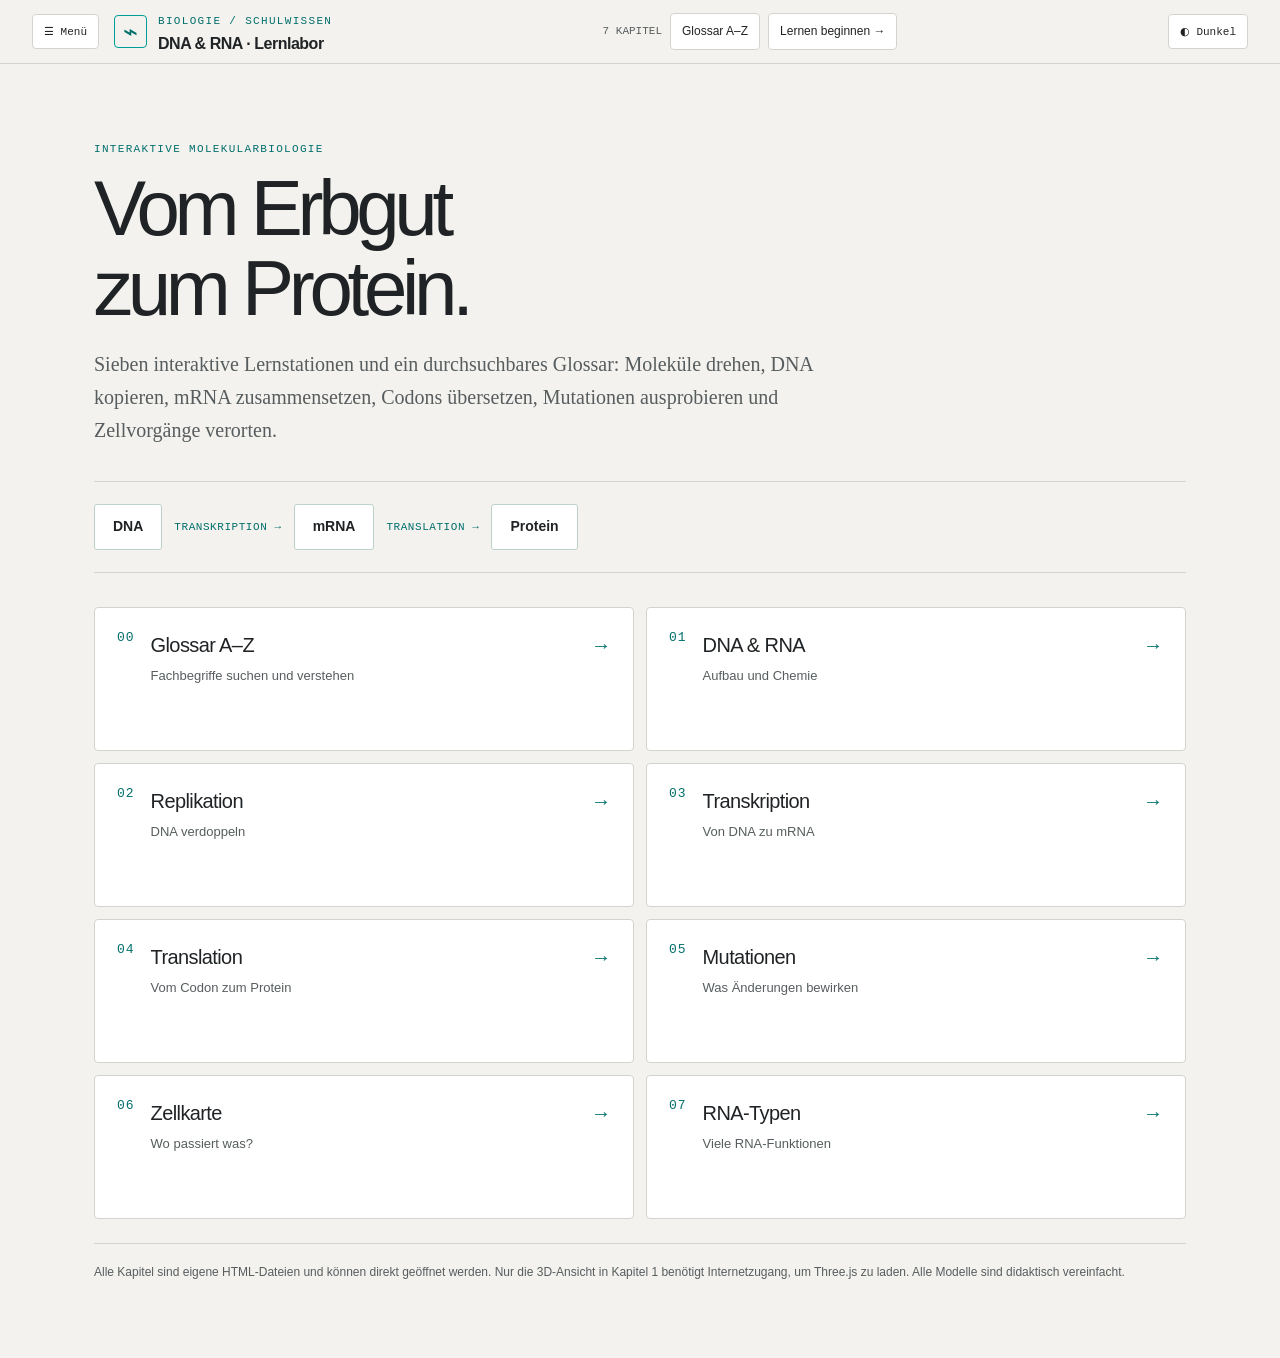
==== index.html @ e4b24cb0 "feat: migrate complete DNA/RNA learning lab from prototype" ====
<!DOCTYPE html>

<html lang="de"><head><meta charset="utf-8"/><meta content="width=device-width,initial-scale=1" name="viewport"/><title>DNA &amp; RNA – Interaktives Lernlabor</title><style>
:root{color-scheme:dark;--bg:#071119;--panel:#0e1b26;--panel2:#142633;--line:#293d49;--ink:#ebf5f6;--muted:#9db4be;--cyan:#71d4ef;--orange:#ffc078;--mint:#7fdfbe;--purple:#c8a4f4;--red:#f49d99}
*{box-sizing:border-box}html{scroll-behavior:smooth}body{margin:0;min-width:320px;background:var(--bg);color:var(--ink);font:14px/1.55 system-ui,-apple-system,'Segoe UI',sans-serif}button,input,select{font:inherit}button,a,input,select{outline-offset:3px}button:focus-visible,a:focus-visible,input:focus-visible,select:focus-visible{outline:2px solid var(--mint)}a{color:inherit;text-decoration:none}
.shell{min-height:100vh;display:grid;grid-template-columns:215px minmax(0,1fr) 288px;grid-template-rows:68px minmax(0,1fr)}.top{grid-column:1/-1;display:flex;align-items:center;justify-content:space-between;gap:16px;padding:0 24px;background:#0b1822;border-bottom:1px solid var(--line)}.brand{display:flex;gap:12px;align-items:center}.mark{display:grid;place-items:center;width:38px;height:38px;border:1px solid #36736e;background:#12312e;color:var(--mint);border-radius:11px;font-size:22px;font-weight:700}.eyebrow{color:var(--mint);font-size:10px;letter-spacing:.17em;font-weight:800;text-transform:uppercase}.brand b{display:block;font-size:16px;letter-spacing:-.03em}.topright{font-size:12px;color:var(--muted);display:flex;gap:14px;align-items:center}.topright a{border:1px solid #39525e;padding:7px 12px;border-radius:8px;color:#e5f4f5}.topright a:hover{background:#213543}
.nav{background:#0b1822;border-right:1px solid var(--line);padding:24px 12px;overflow-y:auto}.sidehead{padding:0 12px;color:#8da6b3;font-size:10px;letter-spacing:.12em;text-transform:uppercase;font-weight:800;margin-bottom:14px}.navlist{display:grid;gap:4px}.navlist a{display:flex;align-items:center;gap:11px;border-radius:10px;border:1px solid transparent;padding:11px 10px;color:#a6bdc8;font-size:12px}.navlist a span{font:700 11px ui-monospace,monospace;color:#75a8b8;min-width:20px}.navlist a:hover{background:#1b2c39;color:#fff}.navlist a.active{color:#eaf9fa;background:#1a3440;border-color:#366878}.navlist a.active span{color:var(--mint)}.navnotice{border-top:1px solid var(--line);margin-top:23px;padding:18px 11px;font-size:11px;line-height:1.65;color:#8ba5b2}
.main{min-width:0;background:radial-gradient(ellipse at 54% 32%,#18323c 0%,#0c202b 43%,#07131d 100%);display:flex;flex-direction:column}.headline{padding:26px 30px 10px}.headline h1{font-size:clamp(25px,3vw,38px);letter-spacing:-.055em;line-height:1.14;margin:5px 0 8px}.headline p{color:#a8c0ca;max-width:780px;margin:0;font-size:13px}.tag{font-size:10px;font-weight:800;letter-spacing:.13em;color:var(--mint);text-transform:uppercase}
.canvaswrap{margin:18px 25px 15px;border:1px solid #314956;background:radial-gradient(circle at center,#183341,#0d202b 63%,#0b1b26);border-radius:16px;min-height:375px;position:relative;overflow:hidden}.canvaswrap:before{content:'';position:absolute;inset:0;background-image:linear-gradient(#ffffff04 1px,transparent 1px),linear-gradient(90deg,#ffffff04 1px,transparent 1px);background-size:36px 36px;pointer-events:none}.viz{display:block;width:100%;height:auto;aspect-ratio:960/540;position:relative;z-index:1;user-select:none}.footviz{color:#8eabb9;font-size:11px;position:relative;z-index:2;padding:0 16px 13px}.viz text{font-family:system-ui,-apple-system,'Segoe UI',sans-serif;fill:#e8f4f5}.viz .minor{fill:#92adb9}.viz .cyan{fill:#71d4ef}.viz .orange{fill:#ffc078}.viz .mint{fill:#7fdfbe}.viz .purple{fill:#c8a4f4}.viz .red{fill:#ff9995}.viz .base{font-size:17px;font-weight:800;text-anchor:middle;dominant-baseline:central}.viz .cap{font-size:13px;letter-spacing:.035em}.viz .small{font-size:11px}.viz .big{font-size:20px;font-weight:700}.viz .pair{stroke:#9fb6c4;stroke-width:2;stroke-dasharray:3 5;opacity:.6}.viz .backbone{stroke:#6cd2ee;stroke-width:7;stroke-linecap:round;fill:none}.viz .backbone2{stroke:#ffc078;stroke-width:7;stroke-linecap:round;fill:none}
.controls{margin:0 25px 16px;border:1px solid var(--line);background:#122632;border-radius:13px;padding:15px 17px;display:flex;flex-direction:column;gap:12px}.controlrow{display:flex;gap:9px;align-items:center;flex-wrap:wrap}.controlrow label{color:#a4bcc6;font-size:12px}.controls button,.rpanel button,.controls select{background:#203a49;border:1px solid #496777;color:#e5f4f5;padding:9px 12px;border-radius:8px;cursor:pointer;font-size:12px}.controls button:hover,.rpanel button:hover{background:#2d5262}.controls button.active{background:#1b514d;border-color:#5ba795;color:#d8fff1}.controls input[type=range]{flex:1;min-width:140px;accent-color:var(--mint)}.mono{font:700 13px ui-monospace,monospace;color:var(--orange);letter-spacing:.04em;overflow-wrap:anywhere}.textinp{background:#0b1925;border:1px solid #57717e;border-radius:8px;padding:10px;color:#f1f9f9;text-transform:uppercase;font:700 14px ui-monospace,monospace;width:min(100%,350px)}.pills{display:flex;flex-wrap:wrap;gap:7px}.pills span{padding:5px 8px;border:1px solid #395663;background:#142d3a;border-radius:6px;font:600 12px ui-monospace,monospace;color:#c6e0e9}
.rpanel{background:#0b1822;border-left:1px solid var(--line);padding:26px 18px;overflow-y:auto}.rpanel h2{font-size:21px;letter-spacing:-.04em;line-height:1.2;margin:8px 0 12px}.rpanel p{font-size:12px;color:#adc2cc;margin:0 0 17px;line-height:1.7}.info{padding:13px 0;border-top:1px solid var(--line)}.info b{display:block;color:#e3f2f5;font-size:12px;margin-bottom:4px}.info span{color:#9fb7c3;font-size:12px;line-height:1.6}.stepslink{display:flex;gap:8px;justify-content:space-between;border-top:1px solid var(--line);padding-top:17px;margin-top:20px}.stepslink a{padding:8px 10px;background:#18313c;border-radius:7px;border:1px solid #34535e;font-size:11px}.stepslink a:hover{background:#254553}.quiz{margin:20px 0 8px;padding:14px;border:1px solid #3b5c67;border-radius:11px;background:#122936}.quiz strong{font-size:12px}.quiz .answer{display:block;text-align:left;width:100%;margin-top:8px}.quiz .feedback{min-height:21px;color:var(--mint);font-size:12px;margin-top:9px}.result{font-size:13px;color:#d6eaf0;background:#132e39;border:1px solid #416474;border-radius:9px;padding:13px 14px;min-height:45px;margin:0 25px 20px}.result strong{color:var(--mint)}.notebox{padding:10px 14px;margin:0 25px 18px;border-left:2px solid #77aeb9;color:#9db8c5;font-size:11px}
@media(max-width:1150px){.shell{grid-template-columns:170px minmax(0,1fr) 252px}.nav{padding:18px 7px}.rpanel{padding:19px 13px}.headline{padding:20px 20px 6px}.canvaswrap,.controls{margin-left:17px;margin-right:17px}.result,.notebox{margin-left:17px;margin-right:17px}}
@media(max-width:900px){.shell{grid-template-columns:1fr;grid-template-rows:auto auto auto auto}.top{grid-column:1;grid-row:1;min-height:64px}.nav{grid-column:1;grid-row:2;padding:9px 12px;border-right:0;border-bottom:1px solid var(--line);overflow:auto}.sidehead,.navnotice{display:none}.navlist{display:flex;min-width:max-content;gap:5px}.navlist a{padding:8px 10px}.main{grid-column:1;grid-row:3}.rpanel{grid-column:1;grid-row:4;border-left:0;border-top:1px solid var(--line);display:block}.viz{min-height:260px}.canvaswrap{min-height:0}.rpanel .factgrid{display:grid;grid-template-columns:repeat(2,minmax(0,1fr));gap:5px 16px}.topright span{display:none}}
@media(max-width:540px){.top{padding:9px 12px}.brand b{font-size:13px}.topright{gap:5px}.topright a{font-size:11px;padding:6px}.headline{padding:19px 16px 0}.headline h1{font-size:27px}.canvaswrap{margin:12px 9px}.viz{min-height:220px}.controls{margin:0 9px 13px}.result,.notebox{margin:0 9px 12px}.rpanel .factgrid{display:block}.controlrow button{font-size:11px;padding:7px 9px}}
@media(prefers-reduced-motion:reduce){*{scroll-behavior:auto!important;transition:none!important}}

.introhero{padding:56px 30px 36px;max-width:1100px;margin:auto}.introhero h1{font-size:clamp(40px,6vw,77px);letter-spacing:-.07em;line-height:1.02;margin:11px 0 17px}.introhero p{max-width:670px;font-size:16px;color:#b6cad2;line-height:1.7}.flowdiagram{padding:20px 0;display:flex;align-items:center;flex-wrap:wrap;gap:12px;margin:17px 0}.flowdiagram span{border:1px solid #38636b;background:#193741;padding:11px 18px;border-radius:9px;color:#d3f9ee;font-weight:750}.flowdiagram small{color:#77a4b5;letter-spacing:.12em}.gridchap{display:grid;grid-template-columns:repeat(2,minmax(0,1fr));gap:13px}.chapter{display:flex;align-items:flex-start;gap:16px;padding:22px;border:1px solid #324d5c;border-radius:13px;background:#122532;min-height:132px}.chapter:hover{background:#1a3441;border-color:#5b9ca1}.chapter .number{font:800 13px ui-monospace,monospace;color:var(--mint)}.chapter h2{margin:0 0 4px;font-size:20px;letter-spacing:-.03em}.chapter p{font-size:13px;color:#9fb8c3;margin:0}.chevron{margin-left:auto;color:var(--mint);font-size:20px}.landingfoot{margin-top:24px;border-top:1px solid var(--line);padding-top:19px;font-size:12px;color:#91aebc}@media(max-width:650px){.introhero{padding:32px 17px}.gridchap{grid-template-columns:1fr}.chapter{min-height:0;padding:18px}}
</style><link rel="stylesheet" href="lab-theme.css">
<script defer src="lab-theme.js"></script>
</head><body><header class="top"><a class="brand" href="index.html"><span class="mark">⌁</span><span><span class="eyebrow">Biologie / Schulwissen</span><b>DNA &amp; RNA · Lernlabor</b></span></a><div class="topright"><span>7 KAPITEL</span><a href="00_glossar.html">Glossar A–Z</a><a href="01_dna_rna.html">Lernen beginnen →</a></div></header><main class="introhero"><div class="eyebrow">Interaktive Molekularbiologie</div><h1>Vom Erbgut<br/>zum Protein.</h1><p>Sieben interaktive Lernstationen und ein durchsuchbares Glossar: Moleküle drehen, DNA kopieren, mRNA zusammensetzen, Codons übersetzen, Mutationen ausprobieren und Zellvorgänge verorten.</p><div class="flowdiagram"><span>DNA</span><small>TRANSKRIPTION →</small><span>mRNA</span><small>TRANSLATION →</small><span>Protein</span></div><div class="gridchap"><a class="chapter" href="00_glossar.html"><span class="number">00</span><div><h2>Glossar A–Z</h2><p>Fachbegriffe suchen und verstehen</p></div><span class="chevron">→</span></a><a class="chapter" href="01_dna_rna.html"><span class="number">01</span><div><h2>DNA &amp; RNA</h2><p>Aufbau und Chemie</p></div><span class="chevron">→</span></a><a class="chapter" href="02_replikation.html"><span class="number">02</span><div><h2>Replikation</h2><p>DNA verdoppeln</p></div><span class="chevron">→</span></a><a class="chapter" href="03_transkription.html"><span class="number">03</span><div><h2>Transkription</h2><p>Von DNA zu mRNA</p></div><span class="chevron">→</span></a><a class="chapter" href="04_translation.html"><span class="number">04</span><div><h2>Translation</h2><p>Vom Codon zum Protein</p></div><span class="chevron">→</span></a><a class="chapter" href="05_mutationen.html"><span class="number">05</span><div><h2>Mutationen</h2><p>Was Änderungen bewirken</p></div><span class="chevron">→</span></a><a class="chapter" href="06_zellkarte.html"><span class="number">06</span><div><h2>Zellkarte</h2><p>Wo passiert was?</p></div><span class="chevron">→</span></a><a class="chapter" href="07_rna_typen.html"><span class="number">07</span><div><h2>RNA-Typen</h2><p>Viele RNA-Funktionen</p></div><span class="chevron">→</span></a></div><div class="landingfoot">Alle Kapitel sind eigene HTML-Dateien und können direkt geöffnet werden. Nur die 3D-Ansicht in Kapitel 1 benötigt Internetzugang, um Three.js zu laden. Alle Modelle sind didaktisch vereinfacht.</div></main></body></html>
---- lab-theme.css ----
/* Apperception Machinery / Learning Labs — Modern Objectivity adaptation
   Derived from the supplied BrandBook V0.2 (working draft).
   The stage retains scientific accent colors; the UI uses the brand's neutral system.
*/
:root {
  color-scheme: light;
  --base:#F3F2EF; --surface:#FFFFFF; --soft:#E9E8E3; --hairline:#D4D4CF;
  --text:#202325; --ink:#202325; --muted:#575D5E;
  --signal:#009E98; --signal-deep:#006F6B;
  --mint:#009E98; --bg:#F3F2EF; --panel:#FFFFFF; --panel2:#E9E8E3; --line:#D4D4CF;
  --cyan:#377F9A; --orange:#A16B30; --purple:#805F9E; --red:#B95652;
}
html {scroll-behavior:smooth}
body {background:var(--base);color:var(--text);font:15px/1.57 'Liberation Sans',Arial,Helvetica,sans-serif;-webkit-font-smoothing:antialiased}
body,button,input,select {font-family:'Liberation Sans',Arial,Helvetica,sans-serif}
:focus-visible {outline:3px solid var(--signal)!important;outline-offset:3px}
.eyebrow,.tag,.section-label,.sidehead,.mono,.number,.navlist span,.chapter .number {font-family:'Liberation Mono',monospace!important;letter-spacing:.075em}
.eyebrow,.tag {color:var(--signal-deep)!important;font-size:11px;font-weight:500!important;letter-spacing:.12em}
h1,h2,h3 {letter-spacing:-.045em}
[hidden]{display:none!important}
/* Shell: quiet editorial UI; scientific diagrams remain a dark stage. */
.shell {grid-template-columns:minmax(0,1fr) 294px;grid-template-rows:64px minmax(0,1fr)}
.shell>.nav {display:none!important}
.top,.app>header {background:var(--base)!important;color:var(--text)!important;border-bottom:1px solid var(--hairline)!important;min-height:64px;gap:15px}
.top {padding:0 clamp(14px,2.5vw,36px)!important}
.topright {margin-left:auto;gap:8px!important}
.topright a,.header-note a,.homebtn {border:1px solid var(--hairline)!important;background:var(--surface)!important;color:var(--text)!important;border-radius:4px!important;text-decoration:none;padding:8px 11px!important;font-size:12px}
.topright a:hover,.header-note a:hover {border-color:var(--signal)!important;background:var(--soft)!important}
.topright>span,.header-note {color:var(--muted)!important;font:11px 'Liberation Mono',monospace}
.brand {color:var(--text)!important;text-decoration:none!important;gap:11px!important;min-width:0}
.brand b,.brand strong {color:var(--text)!important;font-weight:700;letter-spacing:-.03em}
.brand .eyebrow {color:var(--signal-deep)!important}
.brand .mark {background:transparent!important;border:1px solid var(--signal)!important;color:var(--signal-deep)!important;border-radius:4px!important;width:33px!important;height:33px!important;font:25px 'Liberation Serif',serif!important;flex-shrink:0}
.main {grid-column:1;grid-row:2;min-width:0;background:var(--base)!important;color:var(--text)!important}
.rpanel {grid-column:2;grid-row:2;background:var(--soft)!important;color:var(--text)!important;border-left:1px solid var(--hairline)!important;padding:28px 23px!important}
.headline {padding:clamp(24px,3vw,43px) clamp(20px,4vw,56px) 15px!important}
.headline h1,.glossary-intro h1 {font-size:clamp(33px,3.8vw,58px)!important;font-weight:400;line-height:1.1;letter-spacing:-.06em;margin-top:12px!important}
.headline p,.glossary-intro p {font:17px/1.65 'Liberation Serif',Georgia,serif!important;color:var(--muted)!important;max-width:740px}
.rpanel h2 {font-size:23px!important;font-weight:400;letter-spacing:-.04em;color:var(--text)!important}
.rpanel p,.rpanel .info span {color:var(--muted)!important;font-size:13px;line-height:1.65}
.rpanel .info {border-color:var(--hairline)!important}
.rpanel .info b {color:var(--text)!important}
.rpanel .tag {color:var(--signal-deep)!important}
.stepslink a {border:1px solid var(--hairline)!important;background:var(--surface)!important;color:var(--text)!important;border-radius:4px!important}
.stepslink a:hover {border-color:var(--signal)!important;background:var(--soft)!important}
/* Scientific stage: the dark canvas keeps the contrast of diagrams and generated SVG labels. */
.canvaswrap {background:radial-gradient(ellipse at center,#17333D 0%,#0C202B 68%,#0B1B26 100%)!important;border:1px solid #52666E!important;border-radius:5px!important;box-shadow:0 16px 46px rgba(17,34,38,.12);margin-left:clamp(18px,3vw,45px)!important;margin-right:clamp(18px,3vw,45px)!important}
.canvaswrap::before {background-size:40px 40px!important}
.footviz {color:#B7CAD1!important;font-family:'Liberation Mono',monospace;font-size:10px}
.viz text {font-family:'Liberation Sans',Arial,sans-serif!important}
.controls,.result,.notebox {margin-left:clamp(18px,3vw,45px)!important;margin-right:clamp(18px,3vw,45px)!important}
.controls {background:var(--surface)!important;border:1px solid var(--hairline)!important;border-radius:5px!important;padding:19px 20px!important;box-shadow:0 4px 20px rgba(0,0,0,.025)}
.controlrow label {color:var(--muted)!important}
.controls button,.rpanel button,.controls select {background:var(--surface)!important;color:var(--text)!important;border:1px solid #BABEB8!important;border-radius:4px!important;min-height:36px}
.controls button:hover,.rpanel button:hover {background:var(--soft)!important;border-color:var(--signal)!important}
.controls button.active {background:#DFEFEB!important;color:#00534F!important;border-color:var(--signal)!important}
.controls input[type=range],.process input[type=range] {accent-color:var(--signal)!important}
.mono {color:var(--signal-deep)!important}
.textinp,.glossary-controls input,.glossary-controls select {background:var(--surface)!important;border:1px solid #ABB3AD!important;color:var(--text)!important;border-radius:4px!important}
.pills span {background:var(--soft)!important;color:var(--text)!important;border:1px solid var(--hairline)!important;border-radius:3px!important}
.quiz {background:#F6F7F3!important;border:1px solid var(--hairline)!important;border-radius:4px!important;color:var(--text)!important}
.quiz .feedback {color:var(--signal-deep)!important}
.result {background:#E6F1ED!important;color:var(--text)!important;border:1px solid #B8D6CD!important;border-left:3px solid var(--signal)!important;border-radius:3px!important}
.result strong {color:var(--signal-deep)!important}
.notebox {color:var(--muted)!important;border-left-color:var(--signal)!important}
/* Index / editorial orientation. */
.introhero {max-width:1220px!important;padding:clamp(44px,6vw,85px) clamp(22px,5vw,74px)!important}
.introhero h1 {font-size:clamp(48px,6.1vw,92px)!important;font-weight:400;letter-spacing:-.068em!important;color:var(--text)!important;max-width:900px}
.introhero>p {font:20px/1.64 'Liberation Serif',Georgia,serif!important;color:var(--muted)!important;max-width:720px!important}
.flowdiagram {border-top:1px solid var(--hairline);border-bottom:1px solid var(--hairline);padding:22px 0!important;margin:34px 0!important}
.flowdiagram span {background:var(--surface)!important;color:var(--text)!important;border:1px solid #BED1CC!important;border-radius:3px!important;font-size:14px}
.flowdiagram small {color:var(--signal-deep)!important;font:11px 'Liberation Mono',monospace;letter-spacing:.05em!important}
.gridchap {gap:12px!important}
.chapter {background:var(--surface)!important;color:var(--text)!important;border:1px solid var(--hairline)!important;border-radius:4px!important;min-height:144px;transition:border-color .15s,background .15s,transform .15s}
.chapter:hover {background:#F9FCFA!important;border-color:var(--signal)!important;transform:translateY(-2px)}
.chapter .number {color:var(--signal-deep)!important;font-weight:500}
.chapter h2 {color:var(--text)!important;font-weight:500}
.chapter p,.landingfoot {color:var(--muted)!important}
.chapter .chevron {color:var(--signal-deep)!important}
.landingfoot {border-top:1px solid var(--hairline)!important}
/* Glossary: neutral cards and high contrast search. */
.glossary-intro {padding:34px clamp(20px,3vw,45px) 13px!important}
.glossary-controls {background:var(--surface)!important;border:1px solid var(--hairline)!important;border-radius:5px!important;box-shadow:0 7px 23px rgba(0,0,0,.045)!important;margin-left:clamp(18px,3vw,45px)!important;margin-right:clamp(18px,3vw,45px)!important}
.glossary-controls label {color:var(--muted)!important}
.letters {margin-left:clamp(18px,3vw,45px)!important;margin-right:clamp(18px,3vw,45px)!important}
.letters button {background:var(--surface)!important;border:1px solid var(--hairline)!important;color:var(--text)!important;border-radius:3px!important}
.letters button:hover,.letters button[aria-pressed=true] {background:#DDEDE8!important;border-color:var(--signal)!important;color:#004F4B!important}
.glosscards {padding-left:clamp(18px,3vw,45px)!important;padding-right:clamp(18px,3vw,45px)!important}
.glossentry {background:var(--surface)!important;border:1px solid var(--hairline)!important;border-radius:4px!important;color:var(--text)!important}
.glossentry:target {background:#EAF6F1!important;border-color:var(--signal)!important}
.glossdef {color:var(--muted)!important}
.glossmeta,.glossmeta a,.glossaryhint,.noresults {color:var(--muted)!important}
.glossmeta a {color:var(--signal-deep)!important}
/* 3D explorer: preserve stage and inspection controls; align chrome with the lab system. */
.app {grid-template-rows:64px minmax(0,1fr)!important;grid-template-columns:250px minmax(0,1fr) 300px!important}
.app>header {padding:0 clamp(14px,2.5vw,32px)!important}
.app .brand .mark {display:flex}
.app .side {background:var(--surface)!important;color:var(--text)!important;padding:24px 18px!important}
.app .side.left {border-right:1px solid var(--hairline)!important}
.app .side.right {border-left:1px solid var(--hairline)!important;background:var(--soft)!important}
.app .section-label,.app .r-title {color:var(--signal-deep)!important;font-family:'Liberation Mono',monospace;font-size:11px;font-weight:500!important}
.app .tab {border-radius:4px!important;color:var(--muted)!important}
.app .tab:hover {background:var(--soft)!important}
.app .tab.active {background:#E3F0EA!important;border:1px solid #B3CFC4!important;color:var(--text)!important}
.app .tab small {color:var(--muted)!important}
.app .tab .num {color:var(--signal-deep)!important}
.app .line {background:var(--hairline)!important}
.app .legend-row,.app .mini-note {color:var(--muted)!important}
.app .stage {background:radial-gradient(ellipse at 52% 44%,#1b303a 0%,#101e29 42%,#08131d 84%)!important}
.app .stage-heading .eyebrow {color:#82CFC5!important}
.app .stage-heading h1 {color:#F0F4F1!important}
.app .stage-heading p {color:#BDD0D2!important}
.app .r-intro {color:var(--text)!important;font-weight:500!important}
.app .r-text,.app .fact p {color:var(--muted)!important}
.app .fact {border-color:var(--hairline)!important}
.app .fact small {color:var(--signal-deep)!important}
.app .fact strong {color:var(--text)!important}
.app .pill {background:var(--surface)!important;border-color:var(--hairline)!important;border-radius:4px!important}
.app .pill span {color:var(--muted)!important}
.app .pill.d b {color:#20718F!important}.app .pill.r b {color:#895514!important}
.app .process {background:var(--surface)!important;border:1px solid var(--hairline)!important;border-radius:4px!important}
.app .process-controls button {background:var(--soft)!important;border:1px solid #BFC7C0!important;color:var(--text)!important;border-radius:4px!important}
.app .counter,.app .sequence {color:var(--signal-deep)!important}
.app .bottom-link,.app .seq-caption {color:var(--muted)!important}
.app .bottom-link strong {color:var(--text)!important}
/* Global navigation shared by all independent HTML chapters. */
.labMenuButton,.labThemeButton {display:inline-flex;align-items:center;justify-content:center;gap:8px;white-space:nowrap;background:var(--surface);border:1px solid var(--hairline);border-radius:4px;color:var(--text);padding:8px 11px;font:11px 'Liberation Mono',monospace;min-height:35px;cursor:pointer}
.labMenuButton:hover,.labThemeButton:hover {border-color:var(--signal)}
.labMenuButton {order:-1;flex:0 0 auto}
.labThemeButton {flex:0 0 auto;margin-left:auto}
.labGlobalNav {position:fixed;inset:0 auto 0 0;width:min(290px,86vw);background:#202627;color:#E8EEEB;z-index:1100;transform:translateX(-104%);transition:transform .22s ease;box-shadow:14px 0 42px rgba(0,0,0,.17);display:flex;flex-direction:column;overflow:auto;visibility:hidden}
.labGlobalNav.open {transform:translateX(0);visibility:visible}
.labGlobalNav a {text-decoration:none;color:#C6D2CE}
.labGlobalNav .labBrand {padding:27px 25px 22px;border-bottom:1px solid #394343}
.labBrand .labWordmark {font:700 16px/.99 'Liberation Sans',Arial,sans-serif;letter-spacing:-.035em;color:#F2F3EF}
.labBrand .labSubtitle {display:block;font:10px 'Liberation Mono',monospace;letter-spacing:.12em;text-transform:uppercase;margin-top:12px;color:#8FA8A1}
.labNavHead {display:flex;align-items:center;justify-content:space-between;gap:12px}
.labNavClose {background:transparent;border:1px solid #4F6460;border-radius:4px;color:#E8EEEB;cursor:pointer;padding:6px 10px;font:20px 'Liberation Sans',Arial}
.labNavLabel {padding:25px 24px 8px;font:10px 'Liberation Mono',monospace;letter-spacing:.14em;text-transform:uppercase;color:#8AA09A}
.labNavLinks {padding:5px 13px 25px;display:grid;gap:3px}
.labNavLinks a {display:flex;gap:13px;padding:11px 12px;align-items:baseline;border:1px solid transparent;border-radius:4px;font-size:13px}
.labNavLinks a span {font:11px 'Liberation Mono',monospace;color:#80A6A0;min-width:21px}
.labNavLinks a:hover,.labNavLinks a[aria-current=page] {color:#FFF;background:#34403F}
.labNavLinks a[aria-current=page] {border-color:#477069}
.labNavLinks a[aria-current=page] span {color:#71D0C1}
.labNavFoot {margin-top:auto;border-top:1px solid #394343;padding:20px 25px 27px;font:11px/1.6 'Liberation Mono',monospace;color:#A2B3AE}
.labNavFoot b {color:#78CFC1}
.labNavBackdrop {position:fixed;inset:0;z-index:1099;background:rgba(11,20,22,.43);opacity:0;pointer-events:none;transition:opacity .2s ease}
.labNavBackdrop.visible {opacity:1;pointer-events:auto}
.labSkip {position:fixed;top:-80px;left:12px;z-index:1200;background:#202627;color:white;padding:10px 14px}
.labSkip:focus {top:12px}
.labBrandInline {font:10px 'Liberation Mono',monospace;color:var(--signal-deep);letter-spacing:.09em;text-transform:uppercase}
/* Optional dark UI, not the default. */
body.lab-dark {--base:#1E2325;--surface:#272D2F;--soft:#32393A;--hairline:#434A4C;--text:#ECEDEA;--ink:#ECEDEA;--muted:#B0B5B5;--signal-deep:#85D9CA;--line:#434A4C;--bg:#1E2325;--panel:#272D2F;--panel2:#32393A;color-scheme:dark}
body.lab-dark .brand .mark {color:#78D1C3!important}
body.lab-dark .chapter:hover {background:#303B3B!important}
body.lab-dark .controls button,body.lab-dark .rpanel button,body.lab-dark .controls select {border-color:#586462!important}
body.lab-dark .controls button.active,body.lab-dark .app .tab.active {background:#254D46!important;color:#CFF4E8!important;border-color:#4D998C!important}
body.lab-dark .quiz,body.lab-dark .glossentry:target,body.lab-dark .result {background:#273D39!important;color:var(--text)!important}
body.lab-dark .letters button:hover,body.lab-dark .letters button[aria-pressed=true] {background:#25544D!important;color:#D7F8EB!important}
body.lab-dark .flowdiagram span,body.lab-dark .pills span {background:var(--surface)!important;color:var(--text)!important}
body.lab-dark .chapter p,body.lab-dark .introhero>p {color:var(--muted)!important}
body.lab-dark .glossary-controls input,body.lab-dark .glossary-controls select,body.lab-dark .textinp {border-color:#697774!important}
/* No layout jumps on small screens; navigation remains an overlay. */
@media(max-width:1150px){.shell {grid-template-columns:minmax(0,1fr) 254px}.app {grid-template-columns:218px minmax(0,1fr) 260px!important}}
@media(max-width:900px){.shell {display:flex!important;flex-direction:column;min-height:100vh}.shell>.top,.shell>.main,.shell>.rpanel {width:100%}.shell>.rpanel {border-left:0!important;border-top:1px solid var(--hairline)!important}.app {grid-template-columns:1fr!important;grid-template-rows:64px auto minmax(470px,65vh) auto!important;max-height:none!important}.app>header {grid-row:1!important}.app .side.left {grid-row:2!important;grid-column:1!important;border-right:0!important;border-bottom:1px solid var(--hairline)!important}.app .stage {grid-row:3!important}.app .side.right {grid-row:4!important;grid-column:1!important;border-left:0!important;border-top:1px solid var(--hairline)!important}.app .side.left .section-label,.app .side.left .line,.app .side.left .legend,.app .side.left .mini-note {display:none!important}}
@media(max-width:600px){.top,.app>header {padding:9px 13px!important;flex-wrap:wrap;min-height:64px}.topright>span,.header-note>span {display:none!important}.topright {gap:4px!important}.topright a,.header-note a {padding:7px 8px!important;font-size:11px!important}.labThemeButton {margin-left:0}.labMenuButton {padding:7px 8px}.brand .eyebrow {font-size:9px!important}.brand b,.brand strong {font-size:13px!important}.brand .mark {width:28px!important;height:28px!important}.app .header-note {margin-left:auto}.app .brand .eyebrow {display:none}.introhero {padding:38px 19px!important}.introhero h1 {font-size:clamp(43px,12vw,61px)!important}.flowdiagram {gap:8px!important}.flowdiagram span {padding:8px 12px!important}.glossary-controls {position:relative!important;top:auto!important}.canvaswrap,.controls,.result,.notebox {margin-left:11px!important;margin-right:11px!important}}
@media(prefers-reduced-motion:reduce){.labGlobalNav,.labNavBackdrop,.chapter {transition:none!important}}
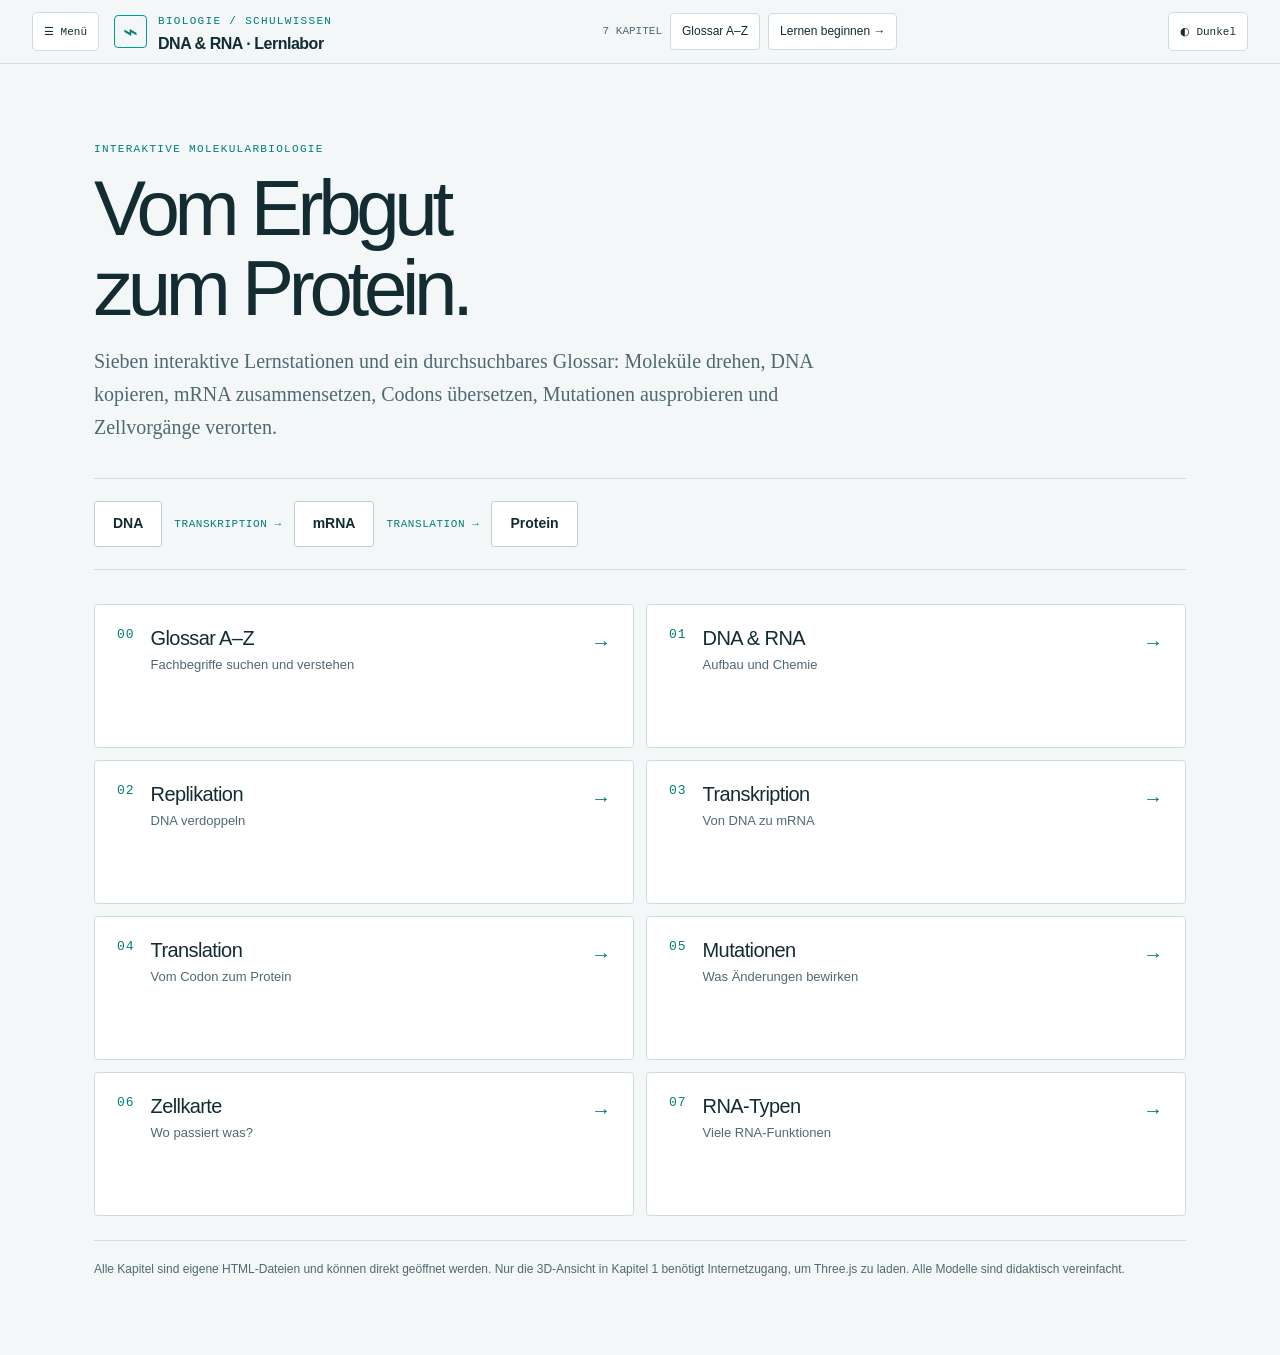
==== commit 79abd1dd: "style: align DNA/RNA laboratory with Modern Objectivity practical kit v0.1" ====
--- a/index.html
+++ b/index.html
@@ -15,6 +15,7 @@
 @media(prefers-reduced-motion:reduce){*{scroll-behavior:auto!important;transition:none!important}}
 
 .introhero{padding:56px 30px 36px;max-width:1100px;margin:auto}.introhero h1{font-size:clamp(40px,6vw,77px);letter-spacing:-.07em;line-height:1.02;margin:11px 0 17px}.introhero p{max-width:670px;font-size:16px;color:#b6cad2;line-height:1.7}.flowdiagram{padding:20px 0;display:flex;align-items:center;flex-wrap:wrap;gap:12px;margin:17px 0}.flowdiagram span{border:1px solid #38636b;background:#193741;padding:11px 18px;border-radius:9px;color:#d3f9ee;font-weight:750}.flowdiagram small{color:#77a4b5;letter-spacing:.12em}.gridchap{display:grid;grid-template-columns:repeat(2,minmax(0,1fr));gap:13px}.chapter{display:flex;align-items:flex-start;gap:16px;padding:22px;border:1px solid #324d5c;border-radius:13px;background:#122532;min-height:132px}.chapter:hover{background:#1a3441;border-color:#5b9ca1}.chapter .number{font:800 13px ui-monospace,monospace;color:var(--mint)}.chapter h2{margin:0 0 4px;font-size:20px;letter-spacing:-.03em}.chapter p{font-size:13px;color:#9fb8c3;margin:0}.chevron{margin-left:auto;color:var(--mint);font-size:20px}.landingfoot{margin-top:24px;border-top:1px solid var(--line);padding-top:19px;font-size:12px;color:#91aebc}@media(max-width:650px){.introhero{padding:32px 17px}.gridchap{grid-template-columns:1fr}.chapter{min-height:0;padding:18px}}
-</style><link rel="stylesheet" href="lab-theme.css">
+</style><link rel="stylesheet" href="modern-objectivity.css">
+<link rel="stylesheet" href="lab-theme.css">
 <script defer src="lab-theme.js"></script>
 </head><body><header class="top"><a class="brand" href="index.html"><span class="mark">⌁</span><span><span class="eyebrow">Biologie / Schulwissen</span><b>DNA &amp; RNA · Lernlabor</b></span></a><div class="topright"><span>7 KAPITEL</span><a href="00_glossar.html">Glossar A–Z</a><a href="01_dna_rna.html">Lernen beginnen →</a></div></header><main class="introhero"><div class="eyebrow">Interaktive Molekularbiologie</div><h1>Vom Erbgut<br/>zum Protein.</h1><p>Sieben interaktive Lernstationen und ein durchsuchbares Glossar: Moleküle drehen, DNA kopieren, mRNA zusammensetzen, Codons übersetzen, Mutationen ausprobieren und Zellvorgänge verorten.</p><div class="flowdiagram"><span>DNA</span><small>TRANSKRIPTION →</small><span>mRNA</span><small>TRANSLATION →</small><span>Protein</span></div><div class="gridchap"><a class="chapter" href="00_glossar.html"><span class="number">00</span><div><h2>Glossar A–Z</h2><p>Fachbegriffe suchen und verstehen</p></div><span class="chevron">→</span></a><a class="chapter" href="01_dna_rna.html"><span class="number">01</span><div><h2>DNA &amp; RNA</h2><p>Aufbau und Chemie</p></div><span class="chevron">→</span></a><a class="chapter" href="02_replikation.html"><span class="number">02</span><div><h2>Replikation</h2><p>DNA verdoppeln</p></div><span class="chevron">→</span></a><a class="chapter" href="03_transkription.html"><span class="number">03</span><div><h2>Transkription</h2><p>Von DNA zu mRNA</p></div><span class="chevron">→</span></a><a class="chapter" href="04_translation.html"><span class="number">04</span><div><h2>Translation</h2><p>Vom Codon zum Protein</p></div><span class="chevron">→</span></a><a class="chapter" href="05_mutationen.html"><span class="number">05</span><div><h2>Mutationen</h2><p>Was Änderungen bewirken</p></div><span class="chevron">→</span></a><a class="chapter" href="06_zellkarte.html"><span class="number">06</span><div><h2>Zellkarte</h2><p>Wo passiert was?</p></div><span class="chevron">→</span></a><a class="chapter" href="07_rna_typen.html"><span class="number">07</span><div><h2>RNA-Typen</h2><p>Viele RNA-Funktionen</p></div><span class="chevron">→</span></a></div><div class="landingfoot">Alle Kapitel sind eigene HTML-Dateien und können direkt geöffnet werden. Nur die 3D-Ansicht in Kapitel 1 benötigt Internetzugang, um Three.js zu laden. Alle Modelle sind didaktisch vereinfacht.</div></main></body></html>
--- a/modern-objectivity.css
+++ b/modern-objectivity.css
@@ -0,0 +1,272 @@
+/*
+Modern Objectivity — Laboratory Style Kit v0.1
+GPL-2.0-only • practical reference implementation, not a universal brand.
+Semantic tokens are intentionally overridable for each laboratory stage.
+*/
+:root {
+  color-scheme: light;
+  --mo-font: "Liberation Sans", "DejaVu Sans", Arial, sans-serif;
+  --mo-mono: "Liberation Mono", "DejaVu Sans Mono", Consolas, monospace;
+  --mo-serif: "Liberation Serif", Georgia, serif;
+  --mo-bg: #f3f7f7;
+  --mo-surface: #ffffff;
+  --mo-surface-2: #edf3f3;
+  --mo-surface-3: #e3eded;
+  --mo-text: #132c32;
+  --mo-text-strong: #081d23;
+  --mo-muted: #506970;
+  --mo-border: #cfddde;
+  --mo-border-strong: #afc3c6;
+  --mo-accent: #007e77;
+  --mo-accent-active: #00625f;
+  --mo-accent-light: #d9f5ef;
+  --mo-accent-glow: #13d4b8;
+  --mo-focus: #0b9fbe;
+  --mo-danger: #b83d42;
+  --mo-danger-bg: #fff0f0;
+  --mo-warning: #986213;
+  --mo-warning-bg: #fff4dd;
+  --mo-ok: #147b58;
+  --mo-ok-bg: #e1f6eb;
+  --mo-info: #285f9c;
+  --mo-info-bg: #e9f3fc;
+  --mo-rail: #0b1d23;
+  --mo-rail-text: #e0f2f2;
+  --mo-rail-muted: #94b0b5;
+  --mo-shadow: 0 14px 40px rgba(12, 45, 50, .07);
+  --mo-radius: 9px;
+  --mo-radius-sm: 5px;
+  --mo-space-1: 4px;
+  --mo-space-2: 8px;
+  --mo-space-3: 12px;
+  --mo-space-4: 16px;
+  --mo-space-5: 20px;
+  --mo-space-6: 24px;
+  --mo-space-8: 32px;
+  --mo-space-10: 40px;
+  --mo-space-12: 48px;
+  --mo-page-width: 1280px;
+}
+[data-theme="dark"] {
+  color-scheme: dark;
+  --mo-bg: #08191e;
+  --mo-surface: #10272d;
+  --mo-surface-2: #162f35;
+  --mo-surface-3: #1e3a42;
+  --mo-text: #d7e8e9;
+  --mo-text-strong: #f4fbfa;
+  --mo-muted: #a2bac0;
+  --mo-border: #2a4a52;
+  --mo-border-strong: #41616b;
+  --mo-accent: #49d9c6;
+  --mo-accent-active: #82eee0;
+  --mo-accent-light: #16443f;
+  --mo-accent-glow: #5ef6dd;
+  --mo-focus: #81d8ff;
+  --mo-danger: #ff949b;
+  --mo-danger-bg: #3c252a;
+  --mo-warning: #f5ca75;
+  --mo-warning-bg: #3c321f;
+  --mo-ok: #7ee6b8;
+  --mo-ok-bg: #173d34;
+  --mo-info: #9ccaff;
+  --mo-info-bg: #20354d;
+  --mo-shadow: 0 16px 44px rgba(0, 0, 0, .18);
+}
+*, *::before, *::after { box-sizing: border-box; }
+html { scroll-behavior: smooth; scroll-padding-top: 24px; }
+body { margin: 0; background: var(--mo-bg); color: var(--mo-text); font: 400 15px/1.62 var(--mo-font); -webkit-font-smoothing: antialiased; }
+button, input, textarea, select { font: inherit; }
+button { cursor: pointer; }
+a { color: var(--mo-accent); text-underline-offset: 3px; }
+a:hover { color: var(--mo-accent-active); }
+:focus-visible { outline: 3px solid var(--mo-focus) !important; outline-offset: 3px; }
+::selection { background: var(--mo-accent); color: #fff; }
+h1,h2,h3,h4,p,figure { margin-top: 0; }
+h1,h2,h3,h4 { color: var(--mo-text-strong); line-height: 1.18; letter-spacing: -.028em; }
+h1 { font-size: clamp(2.4rem, 5vw, 4.8rem); font-weight: 650; }
+h2 { font-size: clamp(1.6rem, 2.5vw, 2.6rem); font-weight: 650; }
+h3 { font-size: 1.12rem; letter-spacing: -.015em; }
+p { max-width: 75ch; }
+small, .mo-small { font-size: .81rem; }
+.mo-mono, code, pre, kbd { font-family: var(--mo-mono); font-variant-numeric: tabular-nums; }
+code { font-size: .89em; }
+.mo-tabular { font-variant-numeric: tabular-nums; font-feature-settings: "tnum"; }
+.mo-muted { color: var(--mo-muted); }
+.mo-eyebrow, .mo-kicker { display:block; font: 700 11px/1.5 var(--mo-mono); text-transform: uppercase; letter-spacing: .13em; color: var(--mo-accent); }
+.mo-kicker { margin-bottom: 12px; }
+.mo-lead { font-size: clamp(1.05rem, 1.6vw, 1.3rem); line-height: 1.65; color: var(--mo-muted); max-width: 69ch; }
+.mo-strong { font-weight: 700; }
+.mo-rule { border: 0; border-top: 1px solid var(--mo-border); margin: 28px 0; }
+.mo-sr-only { position: absolute!important; width:1px!important; height:1px!important; overflow:hidden!important; clip:rect(0,0,0,0)!important; white-space:nowrap!important; }
+
+/* Shell / page */
+.mo-shell { display:grid; grid-template-columns: 254px minmax(0,1fr); min-height:100vh; }
+.mo-sidebar { background: var(--mo-rail); color: var(--mo-rail-text); padding: 28px 18px; min-width:0; position:sticky; top:0; height:100vh; overflow-y:auto; display:flex; flex-direction:column; gap:28px; }
+.mo-brand { display:flex; align-items:center; gap:12px; text-decoration:none; color:var(--mo-rail-text); line-height:1.2; font-weight:700; letter-spacing:.01em; font-size:14px; }
+.mo-brand:hover { color:var(--mo-rail-text); }
+.mo-brand-mark { width:35px; height:35px; flex:none; display:grid; place-items:center; color:#71eedb; background:linear-gradient(135deg,#123f40,#0b232a); border:1px solid #39746f; border-radius:8px; font:700 18px var(--mo-mono); }
+.mo-brand small { display:block; margin-top:3px; color:var(--mo-rail-muted); font:400 10px var(--mo-mono); letter-spacing:.08em; text-transform:uppercase; }
+.mo-nav-group { margin-bottom:17px; }
+.mo-nav-title { font:700 10px/1.5 var(--mo-mono); color:#7ca5a8; text-transform:uppercase; letter-spacing:.15em; padding:0 12px; margin-bottom:7px; }
+.mo-nav { display:grid; gap:3px; }
+.mo-nav a { display:flex; align-items:center; justify-content:space-between; gap:8px; padding:9px 12px; border-radius:6px; color:var(--mo-rail-muted); text-decoration:none; font-size:13px; transition:background .15s,color .15s; }
+.mo-nav a:hover,.mo-nav a[aria-current="page"],.mo-nav a.is-active { color:#f0ffff; background:#18363c; }
+.mo-nav a[aria-current="page"]::after,.mo-nav a.is-active::after { content:""; width:5px; height:5px; border-radius:50%; background:#5ae6ce; }
+.mo-sidebar-foot { margin-top:auto; padding:15px 12px 0; border-top:1px solid #2d4b50; color:var(--mo-rail-muted); font:11px/1.6 var(--mo-mono); }
+.mo-main { min-width:0; }
+.mo-topbar { display:flex; justify-content:space-between; align-items:center; gap:16px; min-height:68px; border-bottom:1px solid var(--mo-border); padding:14px clamp(22px,4vw,56px); background:var(--mo-surface); }
+.mo-topbar-path { font:12px var(--mo-mono); color:var(--mo-muted); word-break:break-word; }
+.mo-topbar-path strong { color:var(--mo-text-strong); font-weight:700; }
+.mo-topbar-actions { display:flex; gap:9px; align-items:center; flex-wrap:wrap; }
+.mo-content { width:min(100%, var(--mo-page-width)); margin:0 auto; padding:38px clamp(20px,4vw,56px) 90px; }
+.mo-section { padding-top:46px; padding-bottom:46px; border-bottom:1px solid var(--mo-border); }
+.mo-section-head { display:flex; justify-content:space-between; align-items:end; gap:22px; margin-bottom:25px; }
+.mo-section-head h2 { margin:0 0 7px; }
+.mo-section-head p { margin:0; color:var(--mo-muted); }
+.mo-hero { position:relative; isolation:isolate; overflow:hidden; background:#0b2229; border-radius:14px; padding:clamp(30px,6vw,74px); color:#e5f6f4; min-height:385px; display:flex; flex-direction:column; justify-content:center; margin-bottom:12px; }
+.mo-hero::before { content:""; position:absolute; inset:0; z-index:-2; background-image:linear-gradient(rgba(111,199,192,.06) 1px,transparent 1px),linear-gradient(90deg,rgba(111,199,192,.06) 1px,transparent 1px); background-size:32px 32px; mask-image:linear-gradient(to left,black,transparent 80%); }
+.mo-hero::after { content:""; position:absolute; right:-110px; top:-125px; width:490px; aspect-ratio:1; z-index:-1; background:radial-gradient(circle at 45% 45%,transparent 18%,rgba(48,235,199,.46) 18.3%,transparent 18.8%,transparent 31%,rgba(48,235,199,.24) 31.3%,transparent 31.8%,transparent 49%,rgba(48,235,199,.14) 49.3%,transparent 49.8%); transform:rotate(-18deg); }
+.mo-hero h1 { color:#fff; max-width:720px; margin:18px 0 18px; letter-spacing:-.055em; }
+.mo-hero p { color:#b1d3d5; font-size:18px; max-width:590px; }
+.mo-hero .mo-eyebrow { color:#64e8d1; }
+.mo-hero-actions { display:flex; gap:10px; flex-wrap:wrap; margin-top:17px; }
+
+/* Layout */
+.mo-grid { display:grid; gap:16px; }
+.mo-grid-2 { grid-template-columns:repeat(2,minmax(0,1fr)); }
+.mo-grid-3 { grid-template-columns:repeat(3,minmax(0,1fr)); }
+.mo-grid-4 { grid-template-columns:repeat(4,minmax(0,1fr)); }
+.mo-flex { display:flex; align-items:center; gap:12px; }
+.mo-between { display:flex; align-items:center; justify-content:space-between; gap:12px; }
+.mo-wrap { flex-wrap:wrap; }
+.mo-stack { display:grid; gap:14px; }
+.mo-panel, .mo-card { background:var(--mo-surface); border:1px solid var(--mo-border); border-radius:var(--mo-radius); }
+.mo-panel { padding:24px; }
+.mo-card { padding:22px; box-shadow:var(--mo-shadow); }
+.mo-card-head { display:flex; justify-content:space-between; align-items:center; gap:12px; margin-bottom:15px; }
+.mo-card-head h3 { margin:0; }
+.mo-stat { display:flex; flex-direction:column; gap:5px; min-width:0; }
+.mo-stat-value { font:650 clamp(1.6rem,2.6vw,2.4rem)/1.13 var(--mo-mono); color:var(--mo-text-strong); letter-spacing:-.055em; }
+.mo-stat-label { font-size:12px; color:var(--mo-muted); }
+.mo-stat-foot { font:11px var(--mo-mono); color:var(--mo-accent); margin-top:8px; }
+
+/* Controls */
+.mo-btn { display:inline-flex; align-items:center; justify-content:center; gap:8px; appearance:none; padding:10px 15px; min-height:39px; color:var(--mo-text); background:var(--mo-surface); border:1px solid var(--mo-border-strong); border-radius:var(--mo-radius-sm); font:700 12px/1.3 var(--mo-font); text-decoration:none; transition:background .13s,border-color .13s,transform .13s; white-space:nowrap; }
+.mo-btn:hover { background:var(--mo-surface-2); color:var(--mo-text-strong); border-color:var(--mo-accent); }
+.mo-btn:active { transform:translateY(1px); }
+.mo-btn:disabled { opacity:.48; cursor:not-allowed; transform:none; }
+.mo-btn-primary { color:#fff; background:#007e77; border-color:#007e77; }
+.mo-btn-primary:hover { color:#fff; background:#00635e; border-color:#00635e; }
+.mo-btn-quiet { background:transparent; border-color:transparent; }
+.mo-btn-quiet:hover { background:var(--mo-surface-2); }
+.mo-btn-danger { color:var(--mo-danger); border-color:var(--mo-danger); }
+.mo-btn-sm { min-height:32px; padding:7px 11px; font-size:11px; }
+.mo-btn-lg { min-height:47px; padding:12px 21px; }
+.mo-btn-on-dark { background:#1a494a; color:#e9fffc; border-color:#3d817b; }
+.mo-btn-on-dark:hover { background:#23605f; border-color:#69d7ca; color:#fff; }
+.mo-field { display:grid; gap:7px; min-width:0; }
+.mo-field-label { font-size:12px; font-weight:700; color:var(--mo-text-strong); }
+.mo-field-help { font-size:11px; color:var(--mo-muted); }
+.mo-input,.mo-select,.mo-textarea { width:100%; min-height:41px; border:1px solid var(--mo-border-strong); border-radius:var(--mo-radius-sm); background:var(--mo-surface); color:var(--mo-text-strong); padding:9px 11px; outline:none; }
+.mo-input::placeholder,.mo-textarea::placeholder { color:var(--mo-muted); opacity:.85; }
+.mo-input:focus,.mo-select:focus,.mo-textarea:focus { border-color:var(--mo-accent); box-shadow:0 0 0 3px var(--mo-accent-light); }
+.mo-input:disabled,.mo-select:disabled { opacity:.55; }
+.mo-input[aria-invalid="true"] { border-color:var(--mo-danger); }
+.mo-textarea { min-height:106px; resize:vertical; }
+.mo-check { display:inline-flex; align-items:center; gap:9px; color:var(--mo-text); font-size:13px; cursor:pointer; }
+.mo-check input { accent-color:var(--mo-accent); width:17px; height:17px; }
+.mo-range { width:100%; accent-color:var(--mo-accent); cursor:pointer; }
+.mo-switch { display:inline-flex; align-items:center; gap:10px; font-size:12px; cursor:pointer; }
+.mo-switch input { appearance:none; width:38px; height:22px; border-radius:30px; border:1px solid var(--mo-border-strong); background:var(--mo-surface-3); position:relative; transition:background .15s; }
+.mo-switch input::after { content:""; width:16px; height:16px; top:2px; left:2px; border-radius:50%; position:absolute; background:var(--mo-muted); transition:transform .15s, background .15s; }
+.mo-switch input:checked { background:var(--mo-accent); border-color:var(--mo-accent); }
+.mo-switch input:checked::after { transform:translateX(16px); background:#fff; }
+.mo-switch input:focus-visible { outline:3px solid var(--mo-focus); outline-offset:2px; }
+
+/* Status, notes, progress */
+.mo-badge { display:inline-flex; gap:7px; align-items:center; min-height:23px; padding:2px 8px; font:700 10px/1.4 var(--mo-mono); text-transform:uppercase; letter-spacing:.045em; border:1px solid var(--mo-border); border-radius:4px; color:var(--mo-muted); background:var(--mo-surface-2); }
+.mo-badge::before { content:""; width:6px; height:6px; border-radius:50%; background:currentColor; }
+.mo-badge-success { color:var(--mo-ok); border-color:color-mix(in srgb,var(--mo-ok) 25%,var(--mo-border)); background:var(--mo-ok-bg); }
+.mo-badge-warning { color:var(--mo-warning); border-color:color-mix(in srgb,var(--mo-warning) 25%,var(--mo-border)); background:var(--mo-warning-bg); }
+.mo-badge-danger { color:var(--mo-danger); border-color:color-mix(in srgb,var(--mo-danger) 25%,var(--mo-border)); background:var(--mo-danger-bg); }
+.mo-badge-info { color:var(--mo-info); border-color:color-mix(in srgb,var(--mo-info) 25%,var(--mo-border)); background:var(--mo-info-bg); }
+.mo-note { display:flex; align-items:flex-start; gap:13px; padding:14px 16px; border-left:3px solid var(--mo-accent); background:var(--mo-accent-light); color:var(--mo-text); border-radius:0 var(--mo-radius-sm) var(--mo-radius-sm) 0; font-size:13px; }
+.mo-note-warning { border-color:var(--mo-warning); background:var(--mo-warning-bg); }
+.mo-note-danger { border-color:var(--mo-danger); background:var(--mo-danger-bg); }
+.mo-progress { height:6px; width:100%; overflow:hidden; border-radius:10px; background:var(--mo-surface-3); }
+.mo-progress > span { display:block; height:100%; border-radius:10px; background:var(--mo-accent); transition:width .25s ease; }
+.mo-meter { display:grid; gap:8px; }
+.mo-meter-label { display:flex; justify-content:space-between; font:11px var(--mo-mono); gap:8px; color:var(--mo-muted); }
+.mo-meter-label strong { color:var(--mo-text-strong); }
+
+/* Tabs */
+.mo-tabs { display:flex; gap:4px; flex-wrap:wrap; border-bottom:1px solid var(--mo-border); margin-bottom:19px; }
+.mo-tab { appearance:none; background:transparent; border:0; border-bottom:2px solid transparent; color:var(--mo-muted); padding:10px 15px 12px; margin-bottom:-1px; font:700 12px var(--mo-font); }
+.mo-tab[aria-selected="true"] { color:var(--mo-accent); border-bottom-color:var(--mo-accent); }
+.mo-tab:hover { color:var(--mo-text-strong); background:var(--mo-surface-2); }
+[role="tabpanel"][hidden] { display:none!important; }
+
+/* Tables and data */
+.mo-table-wrap { width:100%; overflow-x:auto; border:1px solid var(--mo-border); border-radius:var(--mo-radius); background:var(--mo-surface); }
+.mo-table { border-collapse:collapse; width:100%; min-width:550px; font-size:12px; font-variant-numeric:tabular-nums; }
+.mo-table th { text-align:left; font:700 10px/1.4 var(--mo-mono); color:var(--mo-muted); text-transform:uppercase; letter-spacing:.06em; background:var(--mo-surface-2); padding:13px 15px; border-bottom:1px solid var(--mo-border); white-space:nowrap; }
+.mo-table td { padding:13px 15px; border-bottom:1px solid var(--mo-border); vertical-align:middle; color:var(--mo-text); }
+.mo-table tbody tr:last-child td { border-bottom:0; }
+.mo-table tbody tr:hover { background:var(--mo-surface-2); }
+.mo-table td.mo-num, .mo-table th.mo-num { text-align:right; font-family:var(--mo-mono); }
+.mo-table td strong { color:var(--mo-text-strong); }
+.mo-table-muted { color:var(--mo-muted); }
+.mo-positive { color:var(--mo-ok); }
+.mo-negative { color:var(--mo-danger); }
+
+/* Visual media */
+.mo-chart { position:relative; min-height:180px; width:100%; border:1px solid var(--mo-border); border-radius:var(--mo-radius); overflow:hidden; background:var(--mo-surface); }
+.mo-chart svg { display:block; width:100%; height:auto; }
+.mo-chart-grid { stroke:var(--mo-border); stroke-width:1; }
+.mo-chart-line { stroke:var(--mo-accent); stroke-width:2.4; fill:none; vector-effect:non-scaling-stroke; }
+.mo-chart-area { fill:var(--mo-accent); fill-opacity:.10; }
+.mo-chart-label { fill:var(--mo-muted); font:10px var(--mo-mono); }
+.mo-code { border:1px solid var(--mo-border); background:var(--mo-surface-2); border-radius:var(--mo-radius); overflow:auto; padding:20px; font:12px/1.7 var(--mo-mono); color:var(--mo-text); white-space:pre; tab-size:2; }
+.mo-swatch { overflow:hidden; border:1px solid var(--mo-border); border-radius:var(--mo-radius); background:var(--mo-surface); }
+.mo-swatch-fill { height:81px; }
+.mo-swatch-caption { padding:11px 12px; display:grid; gap:3px; }
+.mo-swatch-caption strong { font-size:12px; }
+.mo-swatch-caption code { font-size:11px; color:var(--mo-muted); }
+.mo-steps { list-style:none; padding:0; margin:0; display:grid; gap:9px; }
+.mo-steps li { display:flex; align-items:flex-start; gap:14px; font-size:13px; }
+.mo-steps li span:first-child { width:30px; height:30px; background:var(--mo-accent-light); color:var(--mo-accent); font:700 11px var(--mo-mono); display:grid; place-items:center; border-radius:5px; flex:none; }
+.mo-toast { position:fixed; z-index:100; right:25px; bottom:25px; border:1px solid var(--mo-border-strong); border-left:4px solid var(--mo-accent); border-radius:6px; background:var(--mo-surface); color:var(--mo-text-strong); box-shadow:var(--mo-shadow); padding:15px 19px; max-width:min(360px,calc(100vw - 30px)); font-size:13px; }
+.mo-toast[hidden] { display:none; }
+.mo-placeholder { border:1px dashed var(--mo-border-strong); border-radius:var(--mo-radius); padding:25px; text-align:center; color:var(--mo-muted); }
+.mo-tag { font:700 10px var(--mo-mono); padding:4px 7px; border-radius:4px; background:var(--mo-surface-2); border:1px solid var(--mo-border); color:var(--mo-muted); }
+.mo-mark { color:var(--mo-accent); }
+
+/* Responsive */
+@media (max-width:1100px) { .mo-grid-4 {grid-template-columns:repeat(2,minmax(0,1fr))} }
+@media (max-width:900px) {
+  .mo-shell { display:block; }
+  .mo-sidebar { position:relative; height:auto; padding:14px 18px; gap:12px; }
+  .mo-sidebar nav { display:flex; gap:12px; overflow:auto; scrollbar-width:thin; }
+  .mo-nav-group { margin:0; flex:none; }
+  .mo-nav-title,.mo-sidebar-foot { display:none; }
+  .mo-nav { display:flex; }
+  .mo-nav a {white-space:nowrap; padding:7px 10px}
+  .mo-topbar {padding:14px 20px}
+  .mo-content {padding:24px 18px 70px}
+  .mo-section {padding:34px 0}
+}
+@media (max-width:640px) {
+  .mo-grid-2,.mo-grid-3,.mo-grid-4 {grid-template-columns:1fr}
+  .mo-section-head {display:block}
+  .mo-section-head > :last-child {margin-top:13px}
+  .mo-topbar {align-items:start;flex-wrap:wrap}
+  .mo-panel,.mo-card {padding:17px}
+  .mo-hero {min-height:360px; padding:28px 22px}
+  .mo-hero::after {right:-220px}
+  .mo-stat-value {font-size:2rem}
+}
+@media (prefers-reduced-motion:reduce) {
+  html {scroll-behavior:auto}
+  *,*::before,*::after { animation-duration:.01ms!important; animation-iteration-count:1!important; transition-duration:.01ms!important; }
+}
--- a/lab-theme.css
+++ b/lab-theme.css
@@ -4,16 +4,18 @@
 */
 :root {
   color-scheme: light;
-  --base:#F3F2EF; --surface:#FFFFFF; --soft:#E9E8E3; --hairline:#D4D4CF;
-  --text:#202325; --ink:#202325; --muted:#575D5E;
-  --signal:#009E98; --signal-deep:#006F6B;
-  --mint:#009E98; --bg:#F3F2EF; --panel:#FFFFFF; --panel2:#E9E8E3; --line:#D4D4CF;
+  /* Modern Objectivity practical kit v0.1 / local stage mapping. */
+  --base:var(--mo-bg); --surface:var(--mo-surface); --soft:var(--mo-surface-2); --hairline:var(--mo-border);
+  --text:var(--mo-text); --ink:var(--mo-text); --muted:var(--mo-muted);
+  --signal:#009E98; --signal-deep:var(--mo-accent);
+  --mint:#009E98; --bg:var(--mo-bg); --panel:var(--mo-surface); --panel2:var(--mo-surface-2); --line:var(--mo-border);
+  /* Domain-specific diagram colors, distinct from the UI accent. */
   --cyan:#377F9A; --orange:#A16B30; --purple:#805F9E; --red:#B95652;
 }
 html {scroll-behavior:smooth}
 body {background:var(--base);color:var(--text);font:15px/1.57 'Liberation Sans',Arial,Helvetica,sans-serif;-webkit-font-smoothing:antialiased}
 body,button,input,select {font-family:'Liberation Sans',Arial,Helvetica,sans-serif}
-:focus-visible {outline:3px solid var(--signal)!important;outline-offset:3px}
+:focus-visible {outline:3px solid var(--mo-focus)!important;outline-offset:3px}
 .eyebrow,.tag,.section-label,.sidehead,.mono,.number,.navlist span,.chapter .number {font-family:'Liberation Mono',monospace!important;letter-spacing:.075em}
 .eyebrow,.tag {color:var(--signal-deep)!important;font-size:11px;font-weight:500!important;letter-spacing:.12em}
 h1,h2,h3 {letter-spacing:-.045em}
@@ -165,4 +167,17 @@
 @media(max-width:1150px){.shell {grid-template-columns:minmax(0,1fr) 254px}.app {grid-template-columns:218px minmax(0,1fr) 260px!important}}
 @media(max-width:900px){.shell {display:flex!important;flex-direction:column;min-height:100vh}.shell>.top,.shell>.main,.shell>.rpanel {width:100%}.shell>.rpanel {border-left:0!important;border-top:1px solid var(--hairline)!important}.app {grid-template-columns:1fr!important;grid-template-rows:64px auto minmax(470px,65vh) auto!important;max-height:none!important}.app>header {grid-row:1!important}.app .side.left {grid-row:2!important;grid-column:1!important;border-right:0!important;border-bottom:1px solid var(--hairline)!important}.app .stage {grid-row:3!important}.app .side.right {grid-row:4!important;grid-column:1!important;border-left:0!important;border-top:1px solid var(--hairline)!important}.app .side.left .section-label,.app .side.left .line,.app .side.left .legend,.app .side.left .mini-note {display:none!important}}
 @media(max-width:600px){.top,.app>header {padding:9px 13px!important;flex-wrap:wrap;min-height:64px}.topright>span,.header-note>span {display:none!important}.topright {gap:4px!important}.topright a,.header-note a {padding:7px 8px!important;font-size:11px!important}.labThemeButton {margin-left:0}.labMenuButton {padding:7px 8px}.brand .eyebrow {font-size:9px!important}.brand b,.brand strong {font-size:13px!important}.brand .mark {width:28px!important;height:28px!important}.app .header-note {margin-left:auto}.app .brand .eyebrow {display:none}.introhero {padding:38px 19px!important}.introhero h1 {font-size:clamp(43px,12vw,61px)!important}.flowdiagram {gap:8px!important}.flowdiagram span {padding:8px 12px!important}.glossary-controls {position:relative!important;top:auto!important}.canvaswrap,.controls,.result,.notebox {margin-left:11px!important;margin-right:11px!important}}
-@media(prefers-reduced-motion:reduce){.labGlobalNav,.labNavBackdrop,.chapter {transition:none!important}}+@media(prefers-reduced-motion:reduce){.labGlobalNav,.labNavBackdrop,.chapter {transition:none!important}}
+/* Modern Objectivity reference kit: laboratory-stage overrides. */
+.labGlobalNav{background:var(--mo-rail)}
+.labNavFoot a{color:#91e0d2;text-decoration:underline;text-underline-offset:3px}
+.labNavFoot a:hover{color:#effffb}
+.labMenuButton,.labThemeButton{border-radius:var(--mo-radius-sm);min-height:39px}
+.labGlobalNav .labNavClose{border-radius:var(--mo-radius-sm)}
+body.lab-dark{
+  --mo-bg:#08191e;--mo-surface:#10272d;--mo-surface-2:#162f35;
+  --mo-text:#d7e8e9;--mo-text-strong:#f4fbfa;--mo-muted:#a2bac0;
+  --mo-border:#2a4a52;--mo-border-strong:#41616b;
+  --mo-accent:#49d9c6;--mo-accent-active:#82eee0;--mo-focus:#81d8ff;
+}
+@media(prefers-reduced-motion:reduce){.labGlobalNav,.labNavBackdrop{transition:none!important}}
